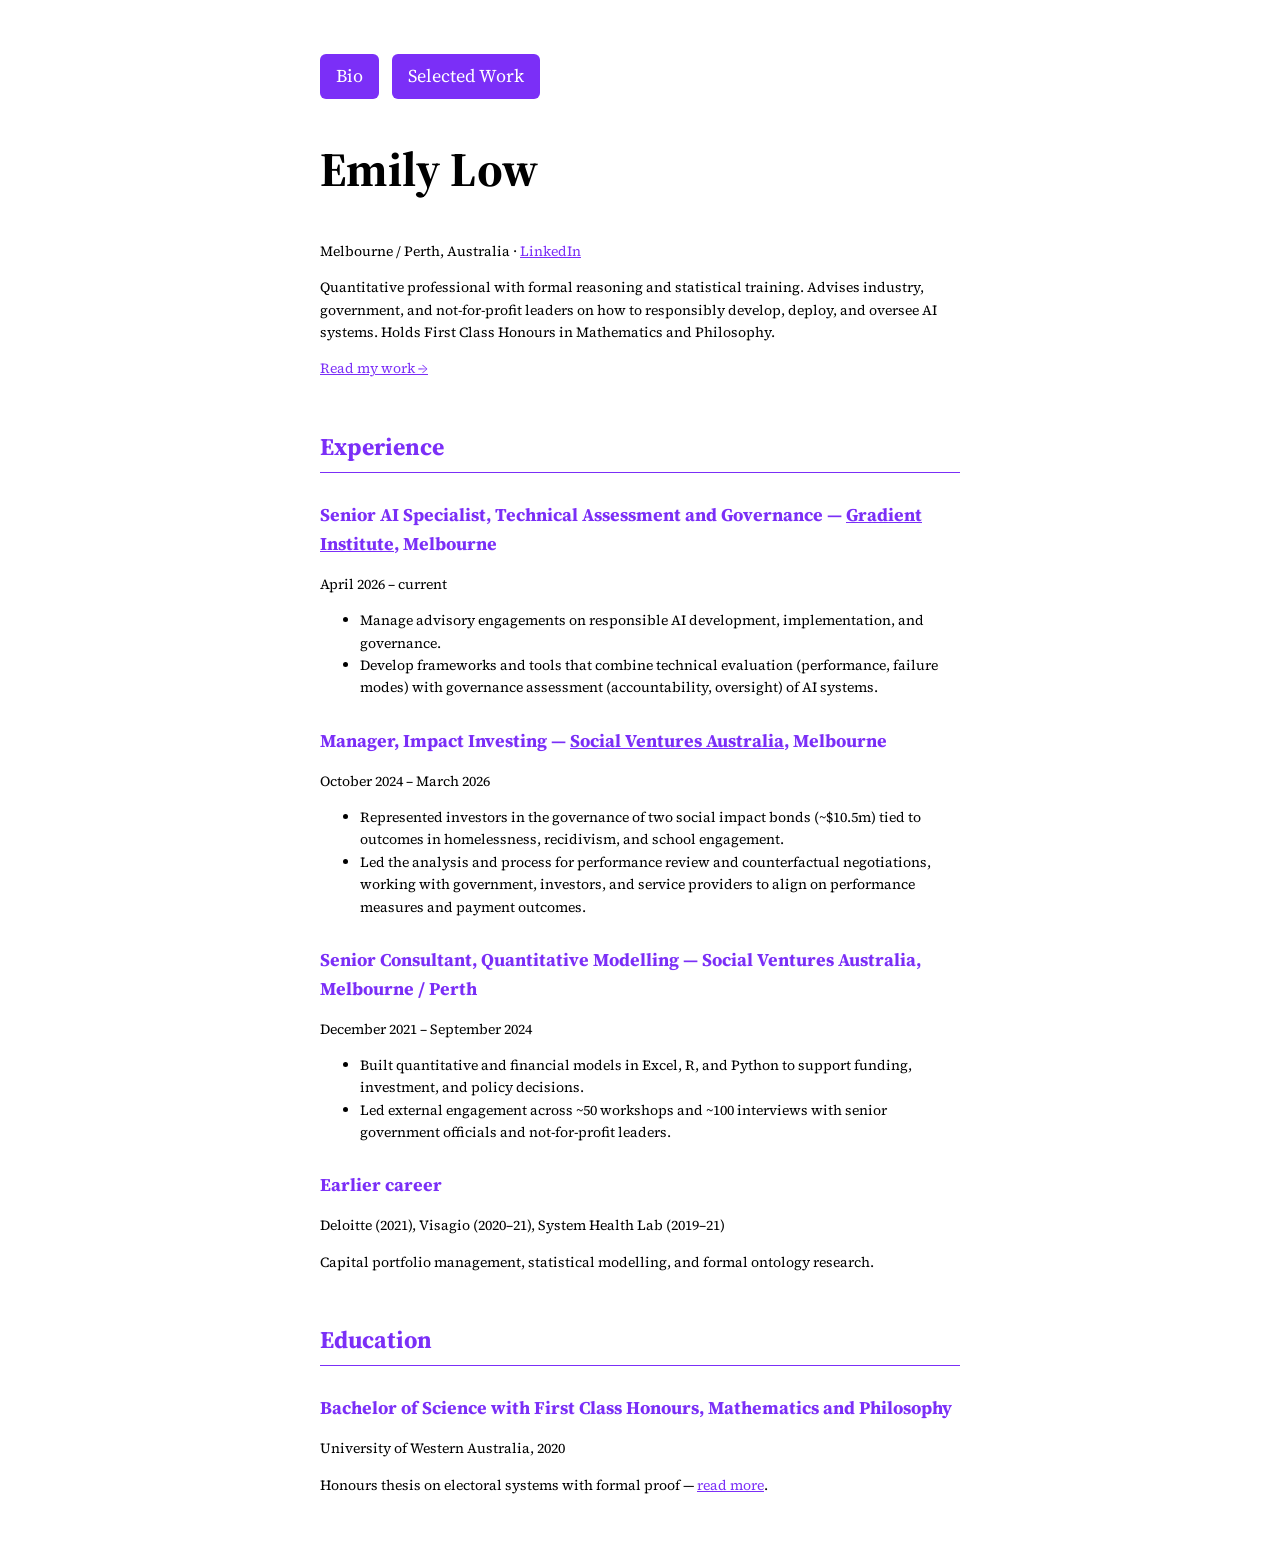
==== index.html @ 4772afcb "Update index.html" ====
<!DOCTYPE html>
<html>
<head>
  <title>Emily Low</title>
  <link rel="stylesheet" href="style.css">
  <link href="https://fonts.googleapis.com/css2?family=Source+Serif+4:wght@400;600&display=swap" rel="stylesheet">
</head>
<body>
  <p>
  <a href="index.html" class="nav-box">Bio</a>
  <a href="selectedwork.html" class="nav-box">Selected Work</a>
</p>
  <h1>Emily Low</h1>
  <p>Melbourne / Perth, Australia · <a href="https://www.linkedin.com/in/emily-low30" target="_blank" rel="noopener">LinkedIn</a></p>
  <p>Quantitative professional with formal reasoning and statistical training. Advises industry, government, and not-for-profit leaders on how to responsibly develop, deploy, and oversee AI systems. Holds First Class Honours in Mathematics and Philosophy.</p>

  <p><a href="selectedwork.html">Read my work →</a></p>

  <h2>Experience</h2>

  <h3>Senior AI Specialist, Technical Assessment and Governance — <a href="https://www.gradientinstitute.org/" target="_blank" rel="noopener">Gradient Institute</a>, Melbourne</h3>
  <p>April 2026 – current</p>
  <ul>
    <li>Manage advisory engagements on responsible AI development, implementation, and governance.</li>
    <li>Develop frameworks and tools that combine technical evaluation (performance, failure modes) with governance assessment (accountability, oversight) of AI systems.</li>
  </ul>

 <h3>Manager, Impact Investing — <a href="https://www.socialventures.org.au/" target="_blank" rel="noopener">Social Ventures Australia</a>, Melbourne</h3>
  <p>October 2024 – March 2026</p>
  <ul>
    <li>Represented investors in the governance of two social impact bonds (~$10.5m) tied to outcomes in homelessness, recidivism, and school engagement.</li>
    <li>Led the analysis and process for performance review and counterfactual negotiations, working with government, investors, and service providers to align on performance measures and payment outcomes.</li>
  </ul>

  <h3>Senior Consultant, Quantitative Modelling — Social Ventures Australia, Melbourne / Perth</h3>
  <p>December 2021 – September 2024</p>
  <ul>
    <li>Built quantitative and financial models in Excel, R, and Python to support funding, investment, and policy decisions.</li>
    <li>Led external engagement across ~50 workshops and ~100 interviews with senior government officials and not-for-profit leaders.</li>
  </ul>

  <h3>Earlier career</h3>
  <p>Deloitte (2021), Visagio (2020–21), System Health Lab (2019–21)</p>
  <p>Capital portfolio management, statistical modelling, and formal ontology research.</p>

  <h2>Education</h2>
  <h3>Bachelor of Science with First Class Honours, Mathematics and Philosophy</h3>
  <p>University of Western Australia, 2020</p>
  <p>Honours thesis on electoral systems with formal proof — <a href="selectedwork.html#thesis">read more</a>.</p>

</body>
</html>
---- style.css ----
:root {
  --accent: #7B2FF7;
}

a {
  color: var(--accent);
}

a:hover {
  text-decoration: underline;
  opacity: 0.8;
}

body {
  max-width: 640px;
  margin: 0 auto;
  font-family: "Source Serif 4", serif;
  font-size: 14px;
  line-height: 1.6;
  padding: 40px 20px;
}

h2 {
  font-size: 24px;
  margin-top: 48px;
  border-bottom: 1px solid var(--accent);
  padding-bottom: 6px;
  color: var(--accent);
}

h3 {
  font-size: 18px;
  margin-top: 28px;
  margin-bottom: 4px;
  color: var(--accent);
}
.nav-box {
  display: inline-block;
  background-color: var(--accent);
  color: white;
  padding: 8px 16px;
  border-radius: 6px;
  text-decoration: none;
  font-size: 18px;
  margin-right: 10px;
}

h1 {
  font-size: 48px;
  font-weight: 700;
}
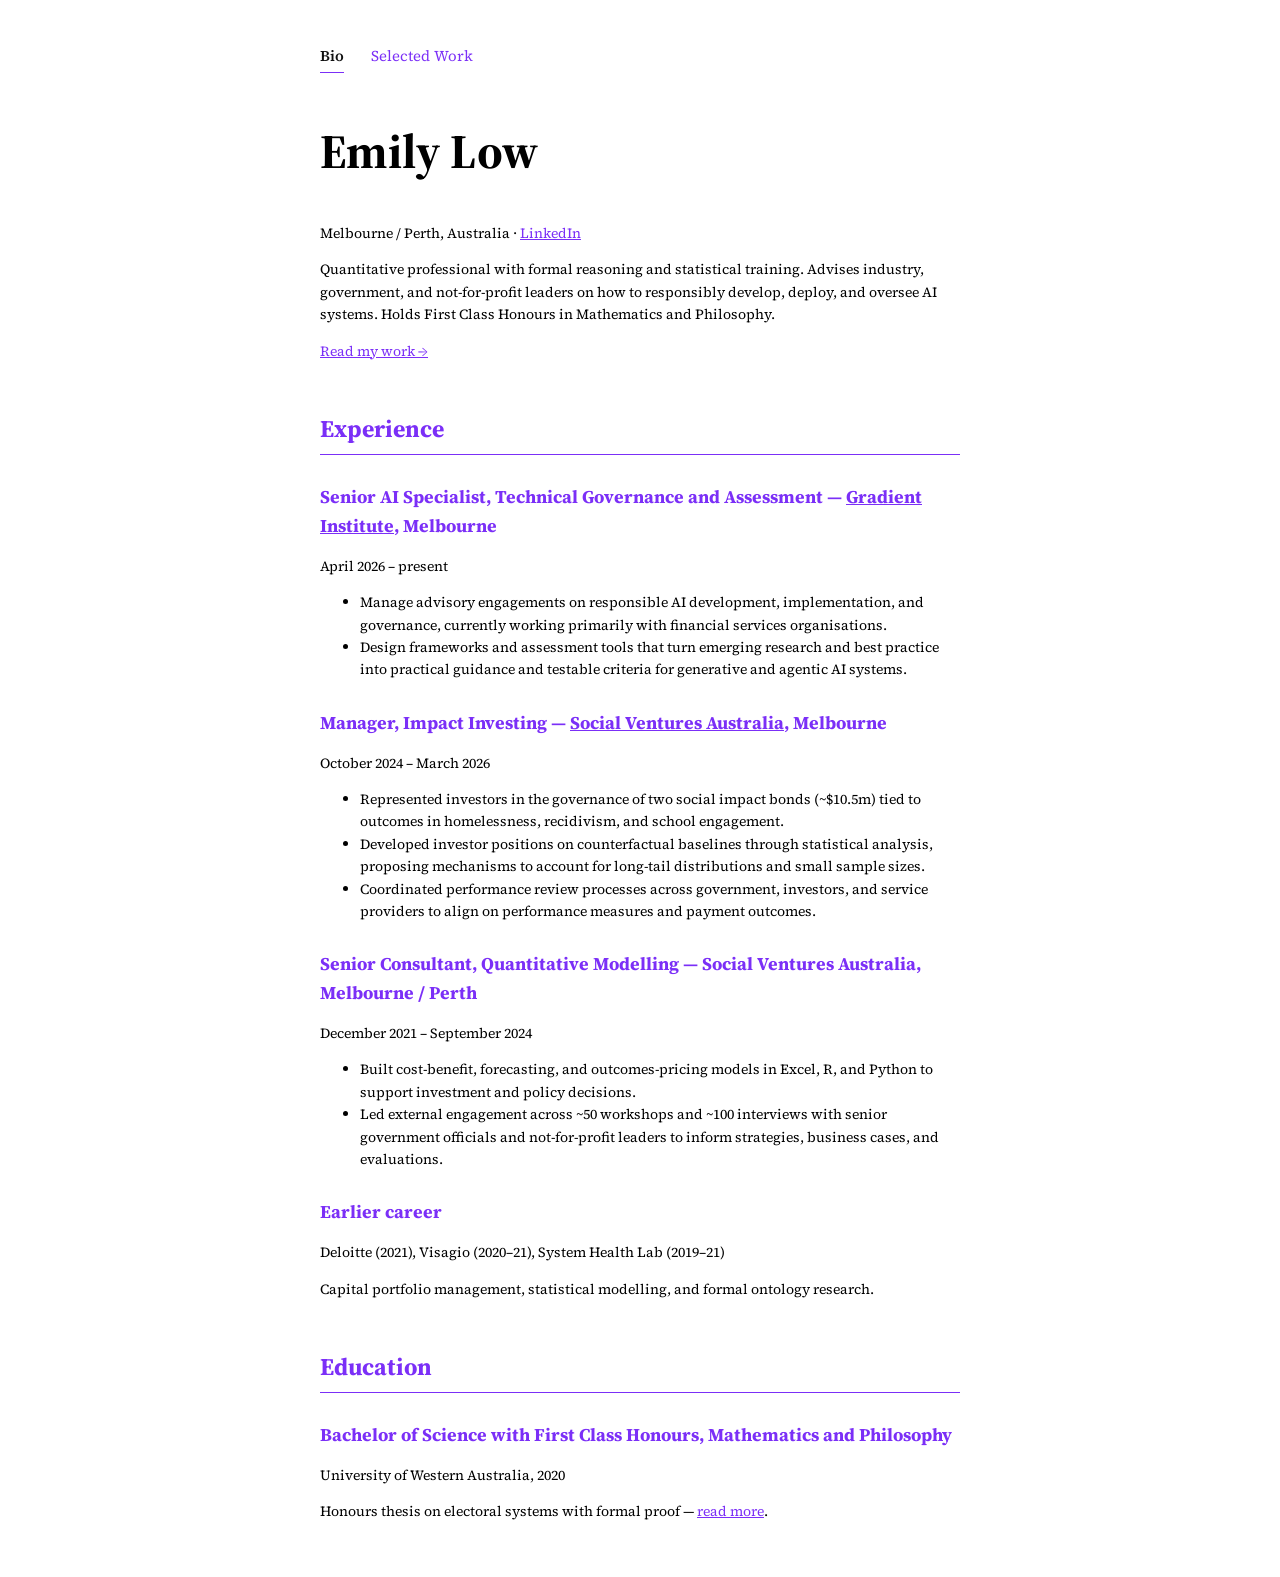
==== commit cea73515: "Initial commit" ====
--- a/index.html
+++ b/index.html
@@ -6,10 +6,10 @@
   <link href="https://fonts.googleapis.com/css2?family=Source+Serif+4:wght@400;600&display=swap" rel="stylesheet">
 </head>
 <body>
-  <p>
-  <a href="index.html" class="nav-box">Bio</a>
+  <nav>
+  <a href="index.html" class="nav-box" aria-current="page">Bio</a>
   <a href="selectedwork.html" class="nav-box">Selected Work</a>
-</p>
+</nav>
   <h1>Emily Low</h1>
   <p>Melbourne / Perth, Australia · <a href="https://www.linkedin.com/in/emily-low30" target="_blank" rel="noopener">LinkedIn</a></p>
   <p>Quantitative professional with formal reasoning and statistical training. Advises industry, government, and not-for-profit leaders on how to responsibly develop, deploy, and oversee AI systems. Holds First Class Honours in Mathematics and Philosophy.</p>
@@ -18,25 +18,26 @@
 
   <h2>Experience</h2>
 
-  <h3>Senior AI Specialist, Technical Assessment and Governance — <a href="https://www.gradientinstitute.org/" target="_blank" rel="noopener">Gradient Institute</a>, Melbourne</h3>
-  <p>April 2026 – current</p>
+  <h3>Senior AI Specialist, Technical Governance and Assessment — <a href="https://www.gradientinstitute.org/" target="_blank" rel="noopener">Gradient Institute</a>, Melbourne</h3>
+  <p>April 2026 – present</p>
   <ul>
-    <li>Manage advisory engagements on responsible AI development, implementation, and governance.</li>
-    <li>Develop frameworks and tools that combine technical evaluation (performance, failure modes) with governance assessment (accountability, oversight) of AI systems.</li>
+    <li>Manage advisory engagements on responsible AI development, implementation, and governance, currently working primarily with financial services organisations.</li>
+    <li>Design frameworks and assessment tools that turn emerging research and best practice into practical guidance and testable criteria for generative and agentic AI systems.</li>
   </ul>
 
- <h3>Manager, Impact Investing — <a href="https://www.socialventures.org.au/" target="_blank" rel="noopener">Social Ventures Australia</a>, Melbourne</h3>
+  <h3>Manager, Impact Investing — <a href="https://www.socialventures.org.au/" target="_blank" rel="noopener">Social Ventures Australia</a>, Melbourne</h3>
   <p>October 2024 – March 2026</p>
   <ul>
     <li>Represented investors in the governance of two social impact bonds (~$10.5m) tied to outcomes in homelessness, recidivism, and school engagement.</li>
-    <li>Led the analysis and process for performance review and counterfactual negotiations, working with government, investors, and service providers to align on performance measures and payment outcomes.</li>
+    <li>Developed investor positions on counterfactual baselines through statistical analysis, proposing mechanisms to account for long-tail distributions and small sample sizes.</li>
+    <li>Coordinated performance review processes across government, investors, and service providers to align on performance measures and payment outcomes.</li>
   </ul>
 
   <h3>Senior Consultant, Quantitative Modelling — Social Ventures Australia, Melbourne / Perth</h3>
   <p>December 2021 – September 2024</p>
   <ul>
-    <li>Built quantitative and financial models in Excel, R, and Python to support funding, investment, and policy decisions.</li>
-    <li>Led external engagement across ~50 workshops and ~100 interviews with senior government officials and not-for-profit leaders.</li>
+    <li>Built cost-benefit, forecasting, and outcomes-pricing models in Excel, R, and Python to support investment and policy decisions.</li>
+    <li>Led external engagement across ~50 workshops and ~100 interviews with senior government officials and not-for-profit leaders to inform strategies, business cases, and evaluations.</li>
   </ul>
 
   <h3>Earlier career</h3>
--- a/style.css
+++ b/style.css
@@ -34,15 +34,30 @@
   margin-bottom: 4px;
   color: var(--accent);
 }
+nav {
+  margin-bottom: 40px;
+}
+
 .nav-box {
   display: inline-block;
-  background-color: var(--accent);
-  color: white;
-  padding: 8px 16px;
-  border-radius: 6px;
+  color: var(--accent);
+  font-size: 15px;
   text-decoration: none;
-  font-size: 18px;
-  margin-right: 10px;
+  padding: 4px 0;
+  margin-right: 24px;
+  border-bottom: 1.5px solid transparent;
+}
+
+.nav-box:hover {
+  border-bottom-color: var(--accent);
+  text-decoration: none;
+  opacity: 1;
+}
+
+.nav-box[aria-current="page"] {
+  color: #111;
+  font-weight: 600;
+  border-bottom-color: var(--accent);
 }
 
 h1 {
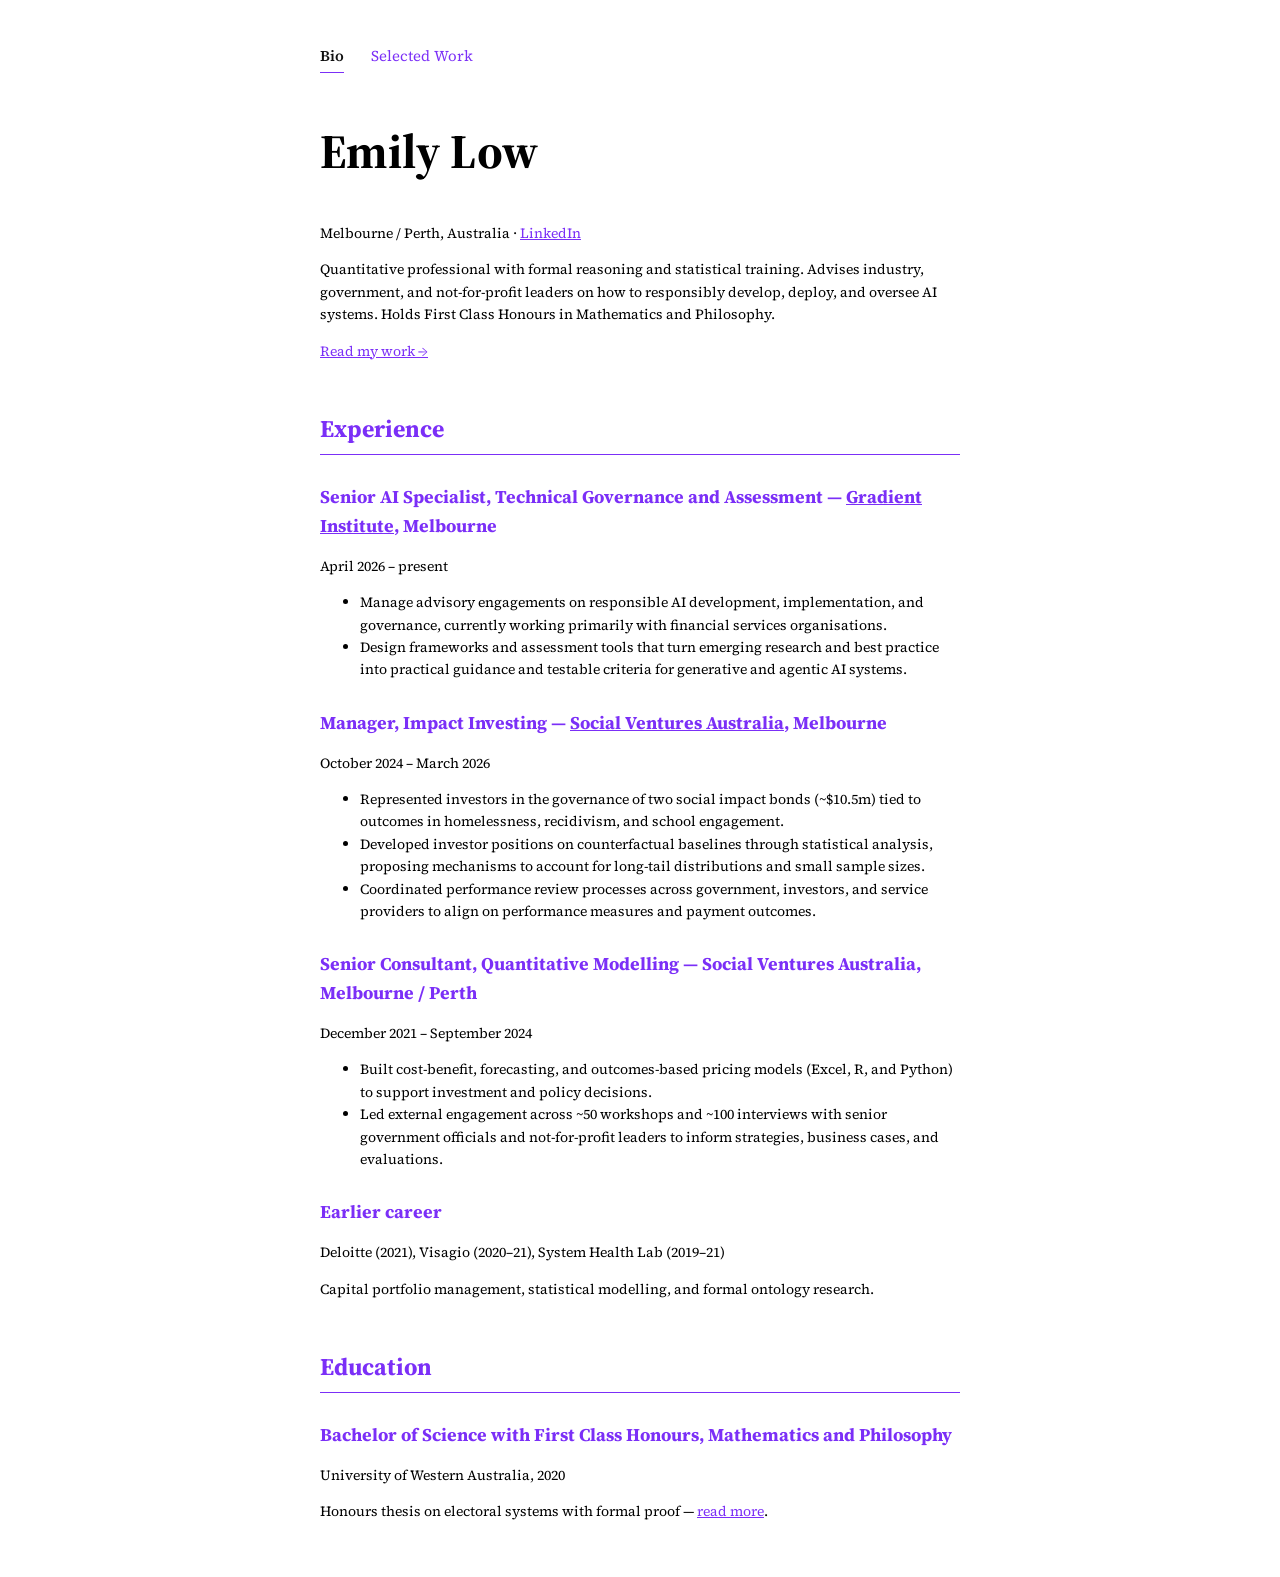
==== commit cfb58d0d: "Update index.html to fix typo" ====
--- a/index.html
+++ b/index.html
@@ -36,7 +36,7 @@
   <h3>Senior Consultant, Quantitative Modelling — Social Ventures Australia, Melbourne / Perth</h3>
   <p>December 2021 – September 2024</p>
   <ul>
-    <li>Built cost-benefit, forecasting, and outcomes-pricing models in Excel, R, and Python to support investment and policy decisions.</li>
+    <li>Built cost-benefit, forecasting, and outcomes-based pricing models (Excel, R, and Python) to support investment and policy decisions.</li>
     <li>Led external engagement across ~50 workshops and ~100 interviews with senior government officials and not-for-profit leaders to inform strategies, business cases, and evaluations.</li>
   </ul>
 
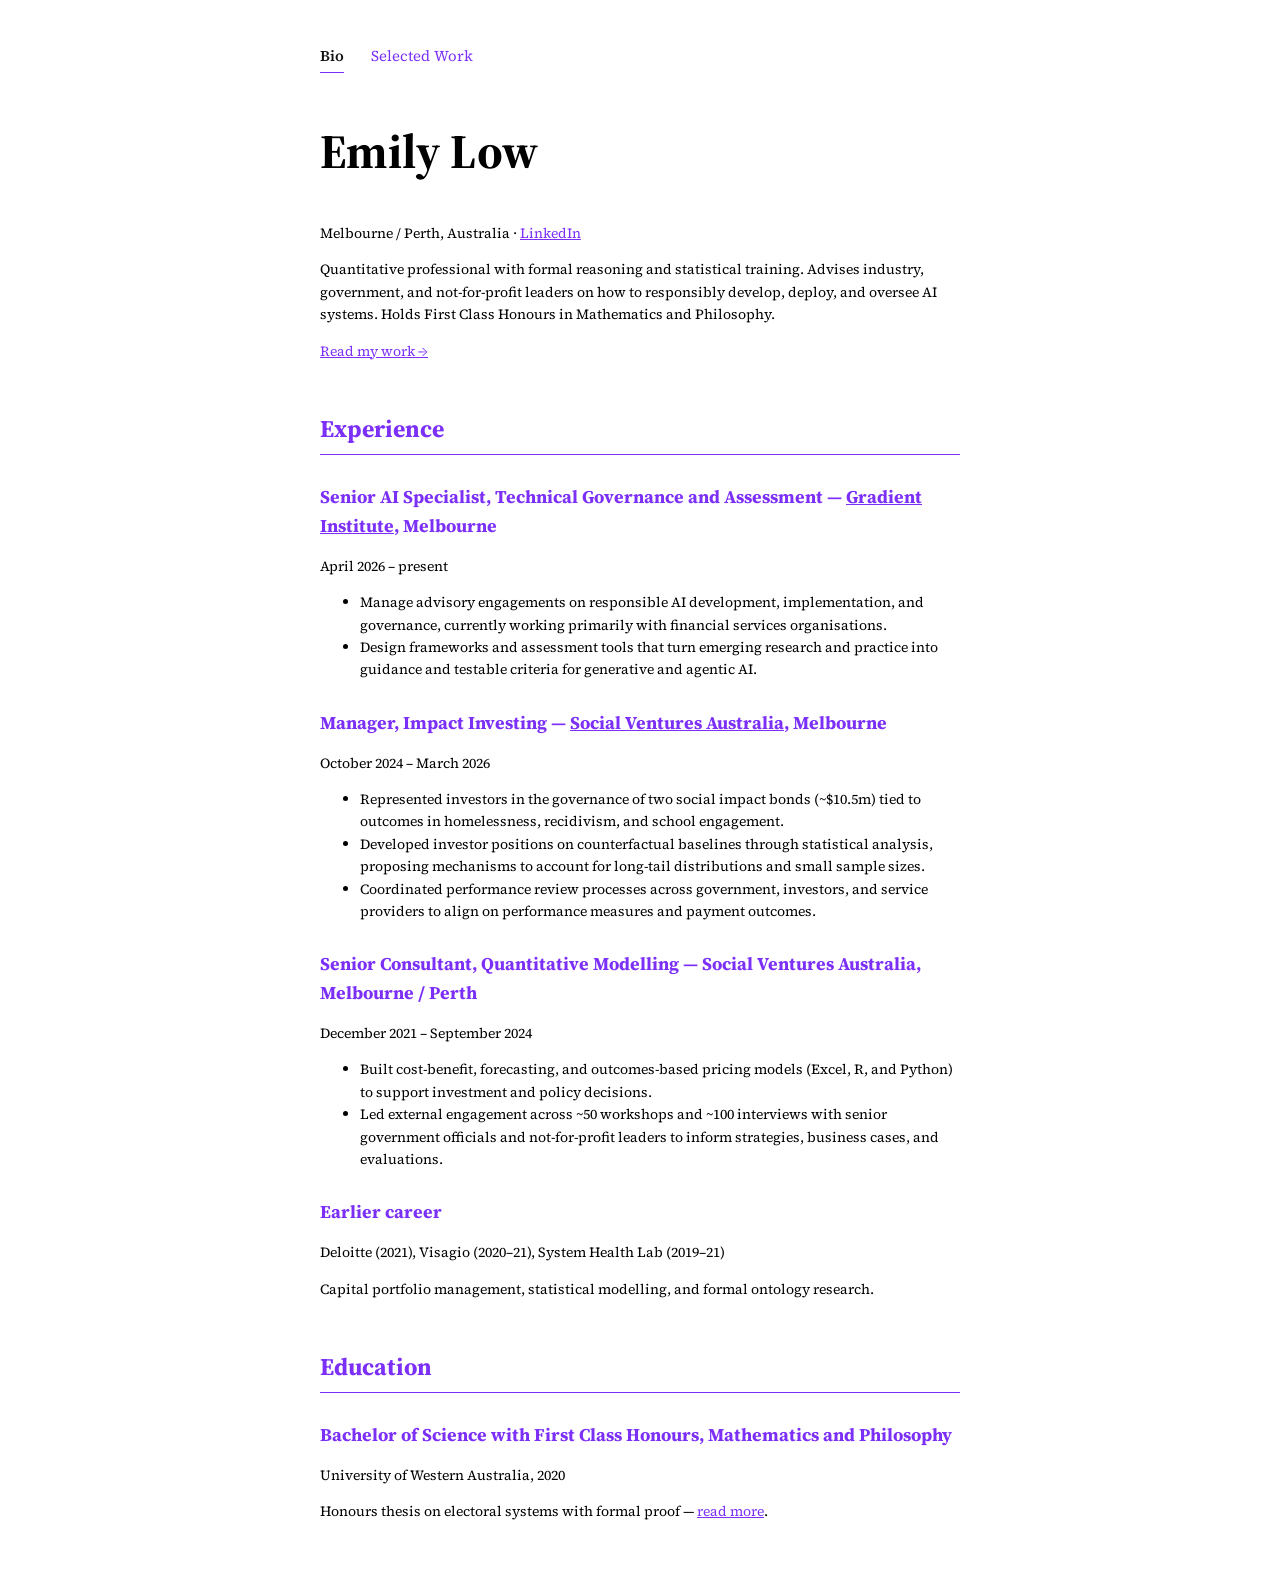
==== commit 4a0aa31c: "Update index.html" ====
--- a/index.html
+++ b/index.html
@@ -22,7 +22,7 @@
   <p>April 2026 – present</p>
   <ul>
     <li>Manage advisory engagements on responsible AI development, implementation, and governance, currently working primarily with financial services organisations.</li>
-    <li>Design frameworks and assessment tools that turn emerging research and best practice into practical guidance and testable criteria for generative and agentic AI systems.</li>
+    <li>Design frameworks and assessment tools that turn emerging research and practice into guidance and testable criteria for generative and agentic AI.</li>
   </ul>
 
   <h3>Manager, Impact Investing — <a href="https://www.socialventures.org.au/" target="_blank" rel="noopener">Social Ventures Australia</a>, Melbourne</h3>
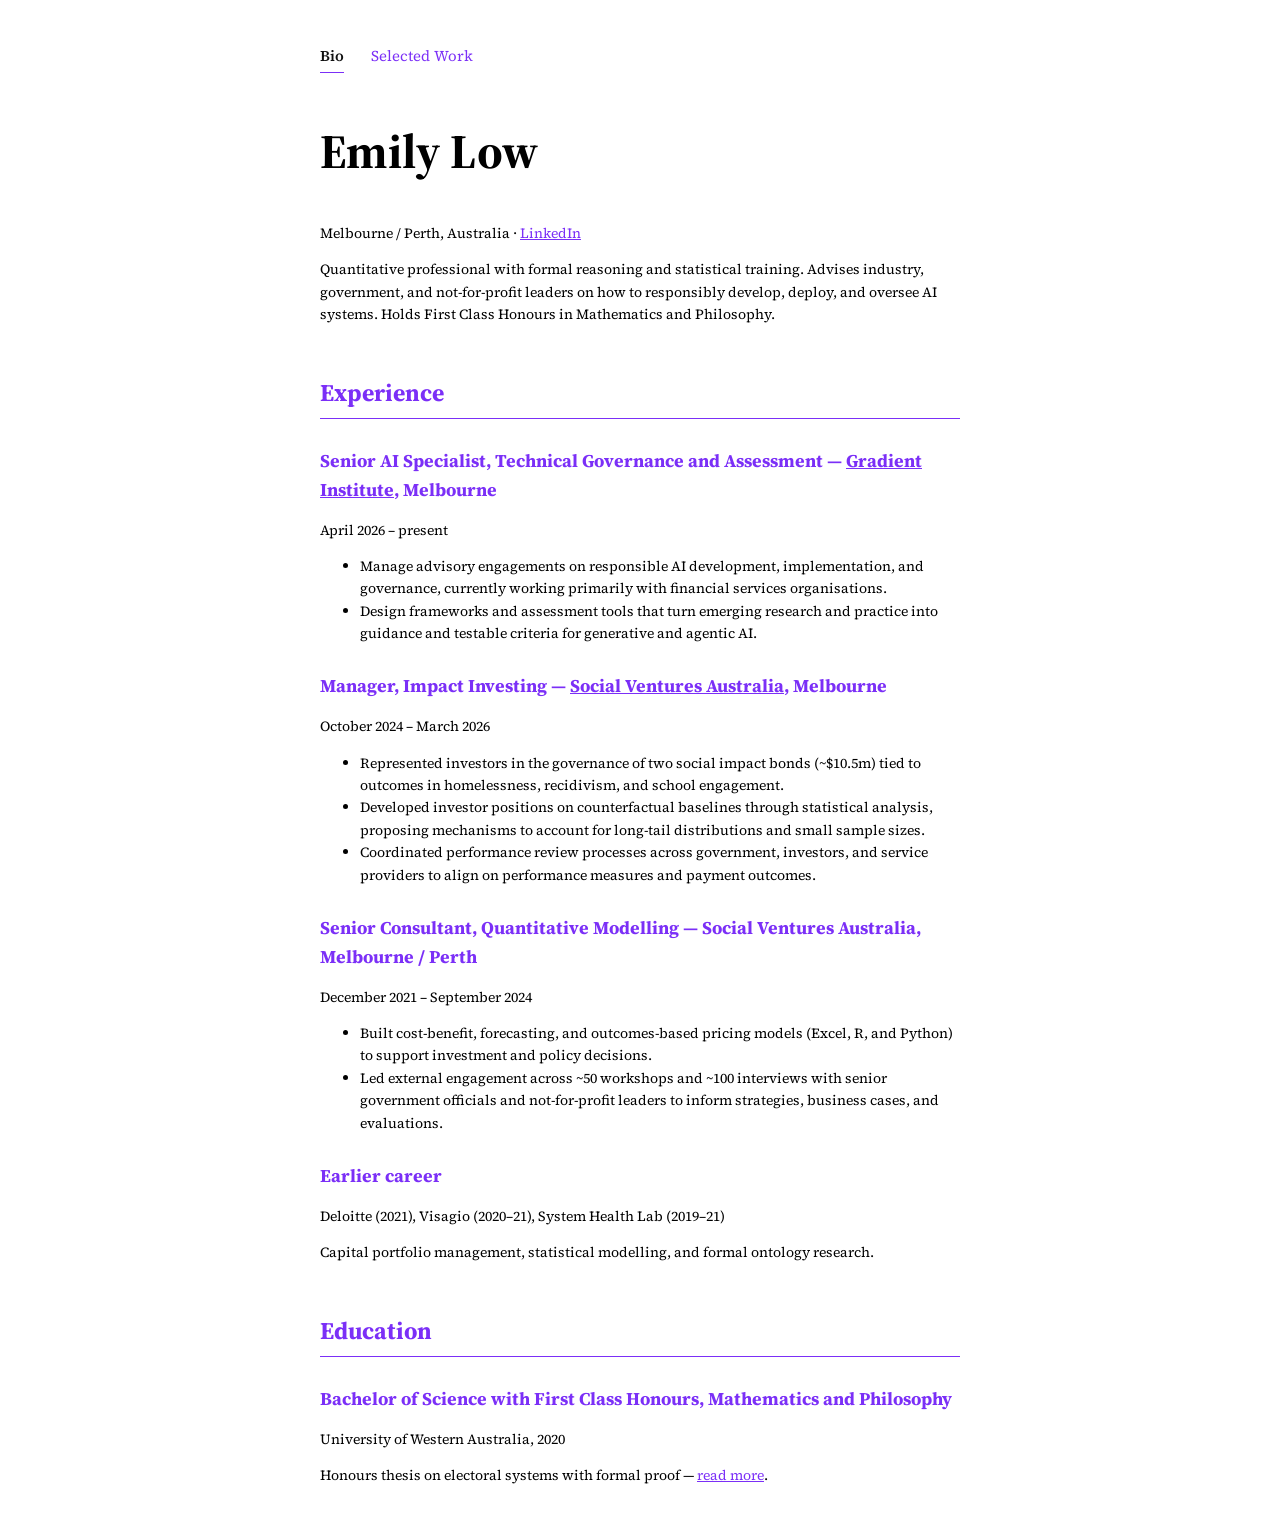
==== commit 6ab76917: "Update index.html" ====
--- a/index.html
+++ b/index.html
@@ -13,8 +13,6 @@
   <h1>Emily Low</h1>
   <p>Melbourne / Perth, Australia · <a href="https://www.linkedin.com/in/emily-low30" target="_blank" rel="noopener">LinkedIn</a></p>
   <p>Quantitative professional with formal reasoning and statistical training. Advises industry, government, and not-for-profit leaders on how to responsibly develop, deploy, and oversee AI systems. Holds First Class Honours in Mathematics and Philosophy.</p>
-
-  <p><a href="selectedwork.html">Read my work →</a></p>
 
   <h2>Experience</h2>
 
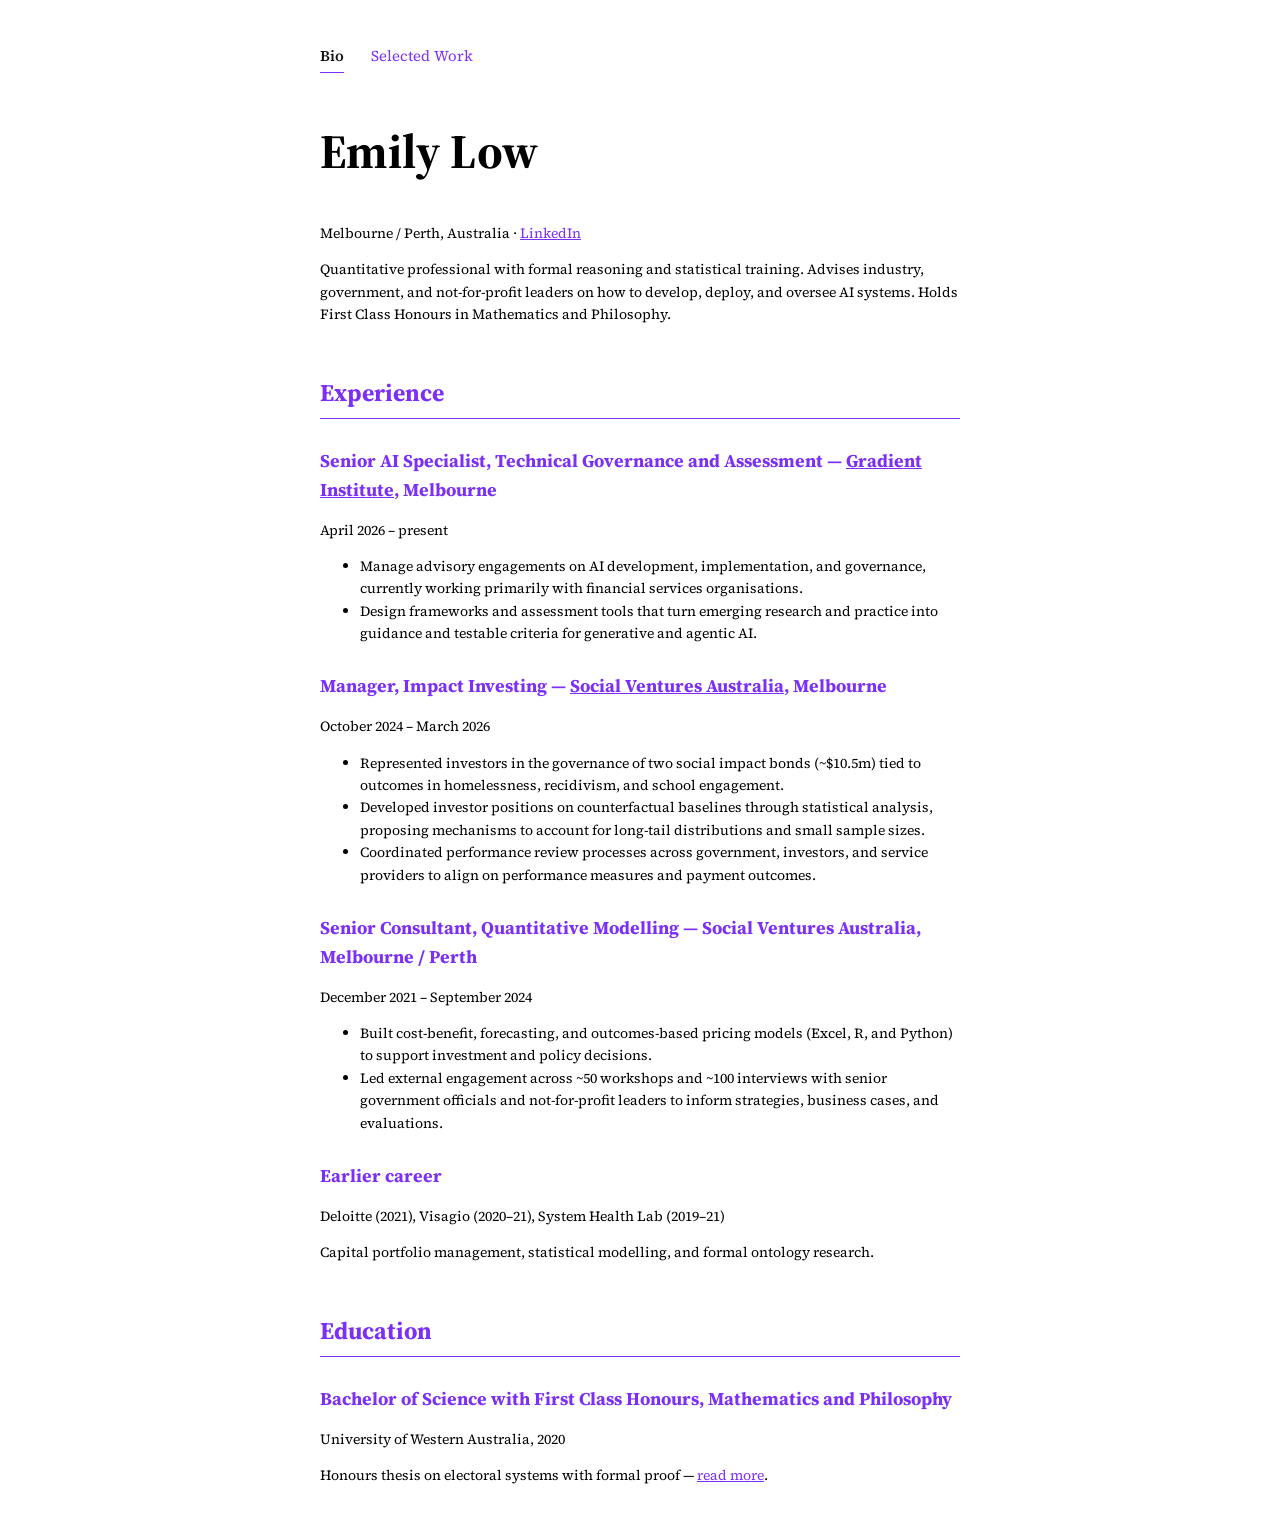
==== commit 75dad107: "Update index.html" ====
--- a/index.html
+++ b/index.html
@@ -12,14 +12,14 @@
 </nav>
   <h1>Emily Low</h1>
   <p>Melbourne / Perth, Australia · <a href="https://www.linkedin.com/in/emily-low30" target="_blank" rel="noopener">LinkedIn</a></p>
-  <p>Quantitative professional with formal reasoning and statistical training. Advises industry, government, and not-for-profit leaders on how to responsibly develop, deploy, and oversee AI systems. Holds First Class Honours in Mathematics and Philosophy.</p>
+  <p>Quantitative professional with formal reasoning and statistical training. Advises industry, government, and not-for-profit leaders on how to develop, deploy, and oversee AI systems. Holds First Class Honours in Mathematics and Philosophy.</p>
 
   <h2>Experience</h2>
 
   <h3>Senior AI Specialist, Technical Governance and Assessment — <a href="https://www.gradientinstitute.org/" target="_blank" rel="noopener">Gradient Institute</a>, Melbourne</h3>
   <p>April 2026 – present</p>
   <ul>
-    <li>Manage advisory engagements on responsible AI development, implementation, and governance, currently working primarily with financial services organisations.</li>
+    <li>Manage advisory engagements on AI development, implementation, and governance, currently working primarily with financial services organisations.</li>
     <li>Design frameworks and assessment tools that turn emerging research and practice into guidance and testable criteria for generative and agentic AI.</li>
   </ul>
 
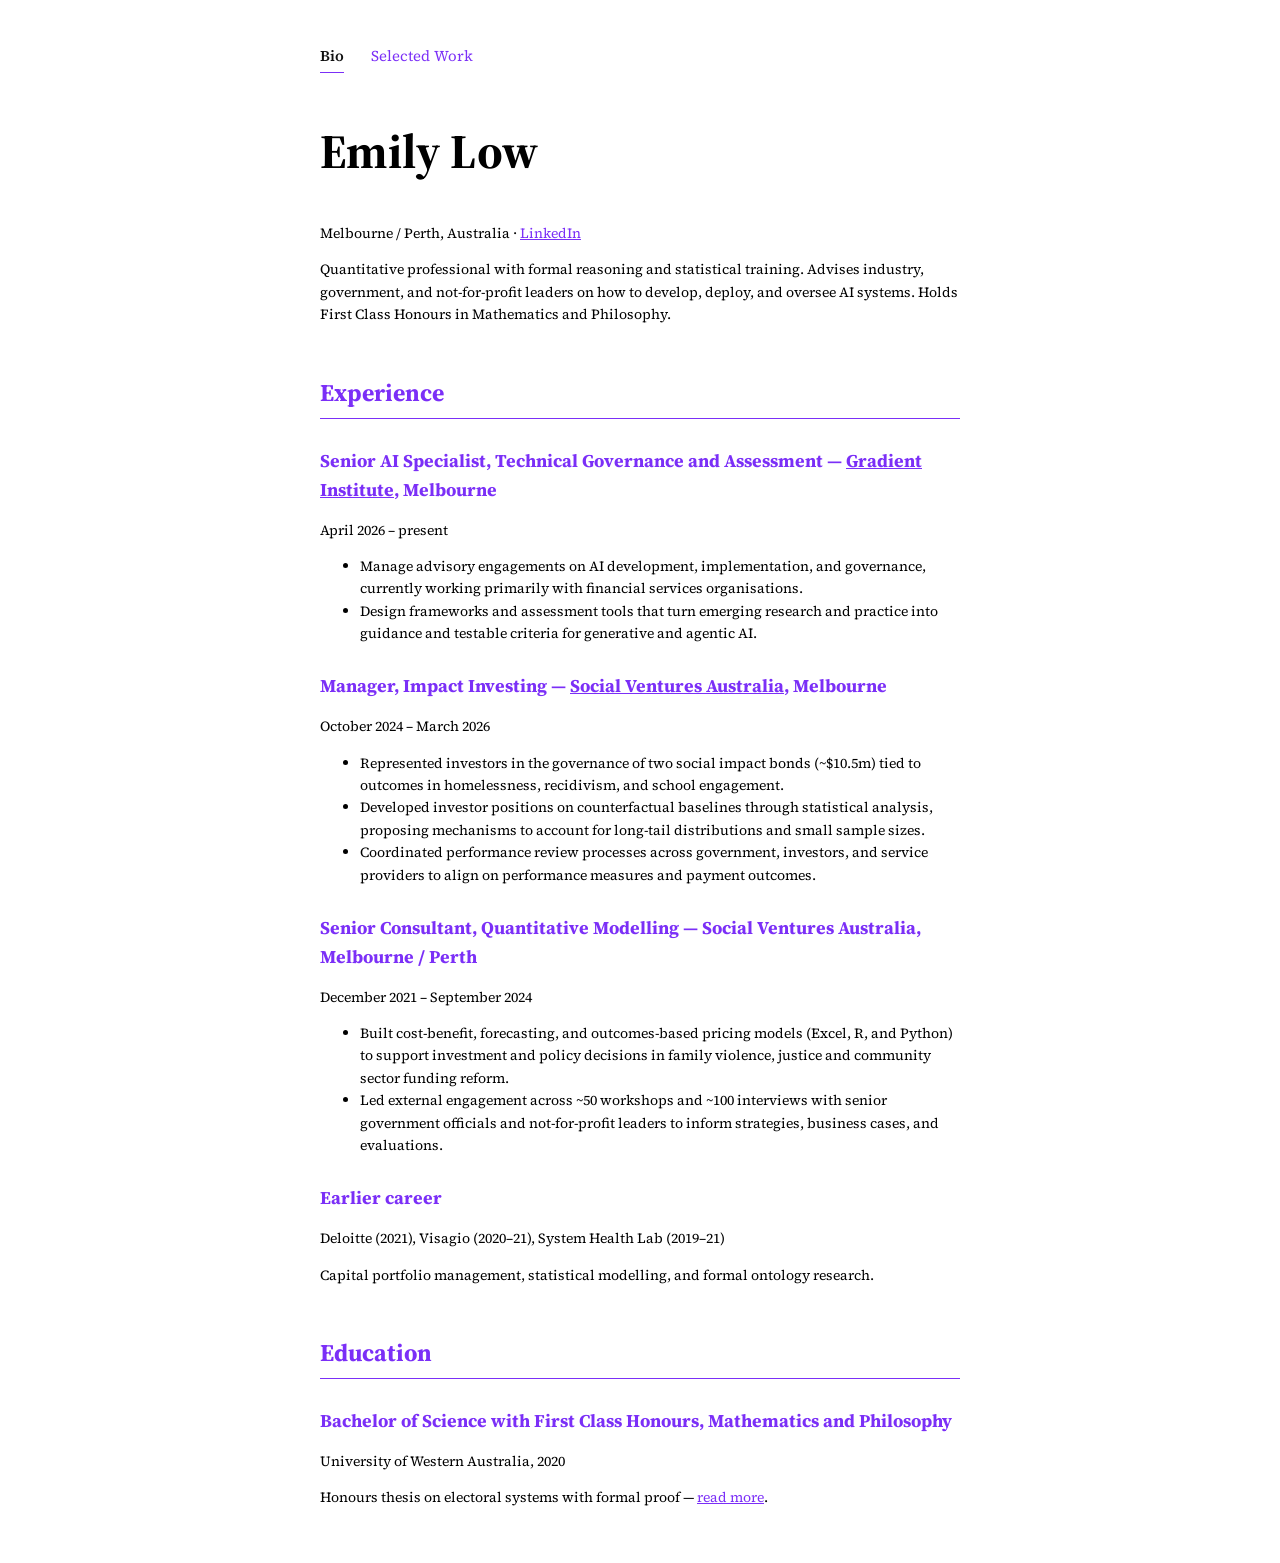
==== commit 7a082589: "Update index.html" ====
--- a/index.html
+++ b/index.html
@@ -34,7 +34,7 @@
   <h3>Senior Consultant, Quantitative Modelling — Social Ventures Australia, Melbourne / Perth</h3>
   <p>December 2021 – September 2024</p>
   <ul>
-    <li>Built cost-benefit, forecasting, and outcomes-based pricing models (Excel, R, and Python) to support investment and policy decisions.</li>
+    <li>Built cost-benefit, forecasting, and outcomes-based pricing models (Excel, R, and Python) to support investment and policy decisions in family violence, justice and community sector funding reform.</li>
     <li>Led external engagement across ~50 workshops and ~100 interviews with senior government officials and not-for-profit leaders to inform strategies, business cases, and evaluations.</li>
   </ul>
 
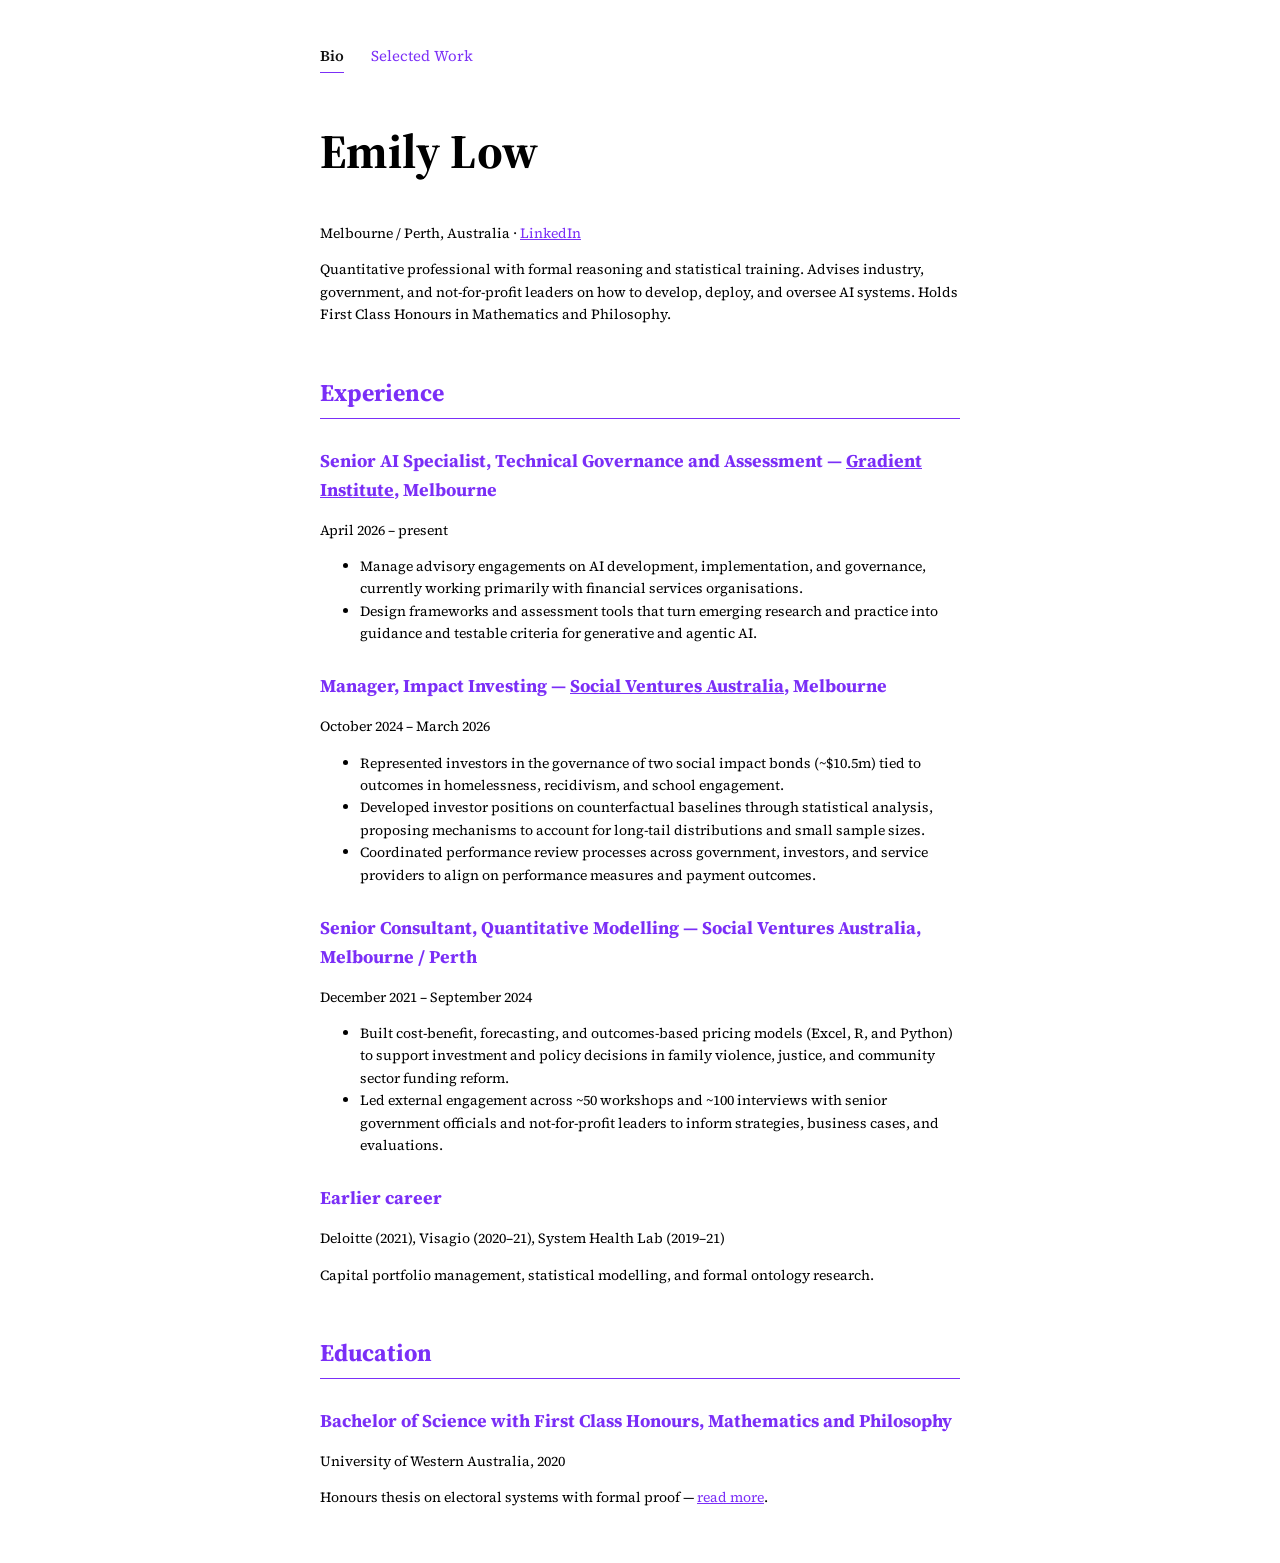
==== commit ddc38979: "Update index.html" ====
--- a/index.html
+++ b/index.html
@@ -34,7 +34,7 @@
   <h3>Senior Consultant, Quantitative Modelling — Social Ventures Australia, Melbourne / Perth</h3>
   <p>December 2021 – September 2024</p>
   <ul>
-    <li>Built cost-benefit, forecasting, and outcomes-based pricing models (Excel, R, and Python) to support investment and policy decisions in family violence, justice and community sector funding reform.</li>
+    <li>Built cost-benefit, forecasting, and outcomes-based pricing models (Excel, R, and Python) to support investment and policy decisions in family violence, justice, and community sector funding reform.</li>
     <li>Led external engagement across ~50 workshops and ~100 interviews with senior government officials and not-for-profit leaders to inform strategies, business cases, and evaluations.</li>
   </ul>
 
